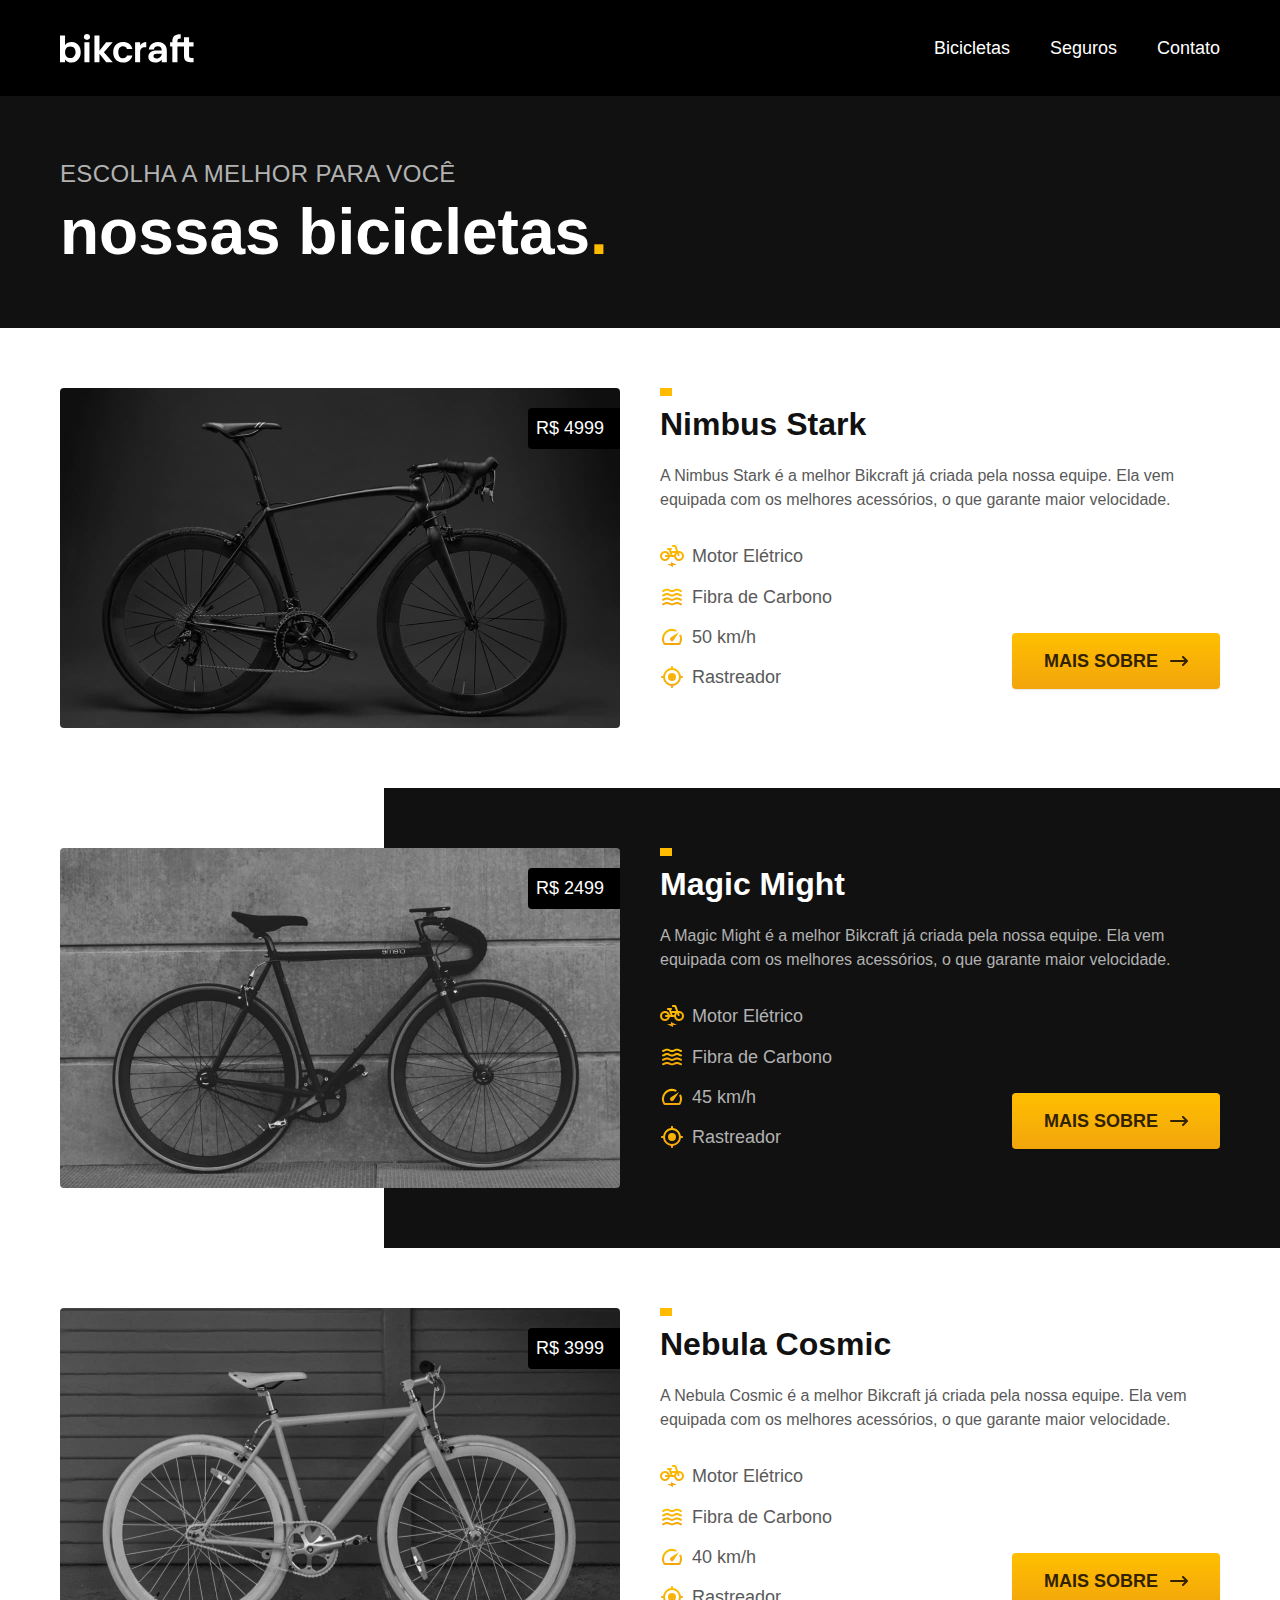
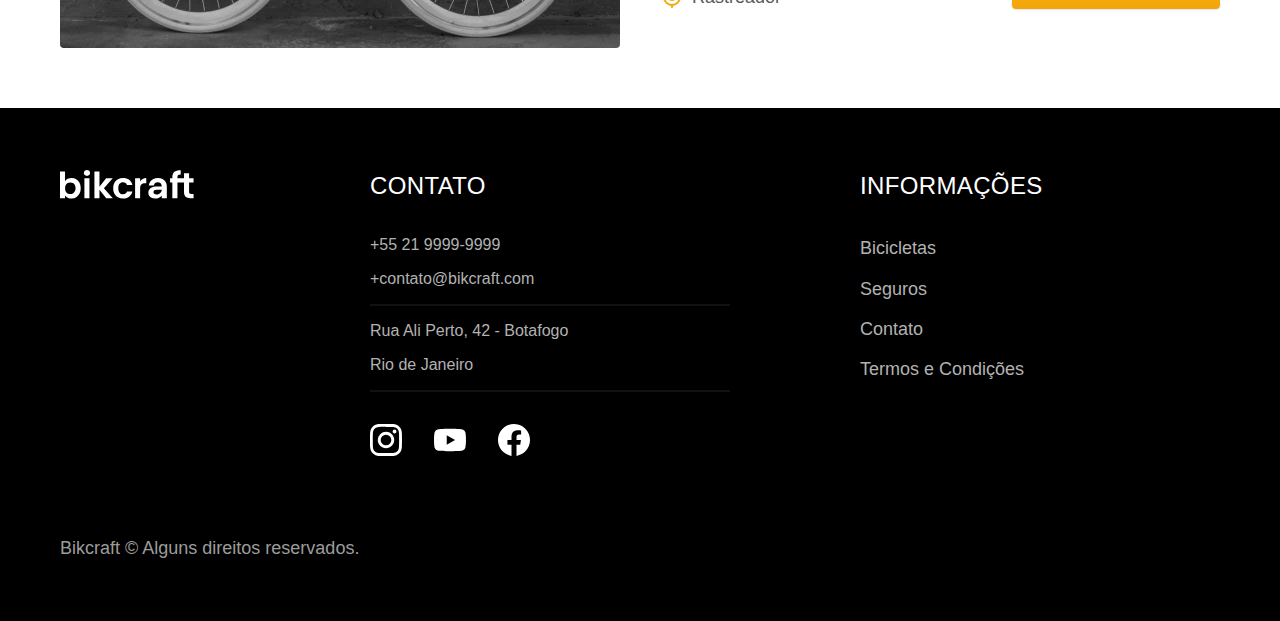
==== bicicletas.html @ 5a307df0 "bicicletas page" ====
<!DOCTYPE html>
<html lang="pt-br">

<head>
    <meta charset="UTF-8">
    <meta http-equiv="X-UA-Compatible" content="IE=edge">
    <meta name="viewport" content="width=device-width, initial-scale=1.0">
    <title>Bicicletas | Bikcraft</title>
    <meta name="description" content="Bicicletas | Bikcraft">

    <link rel="stylesheet" href="./css/style.css">

</head>

<body id="bicicletas">
    <header class="header-bg">
        <div class="header container">
            <a href="./"><img src="./img/bikcraft.svg" alt="Bikcraft"></a>

            <nav aria-label="primaria">
                <ul class="header-menu font-1-m cor-0">
                    <li><a href="./bicicletas.html">Bicicletas</a></li>
                    <li><a href="./seguros.html">Seguros</a></li>
                    <li><a href="./contato.html">Contato</a></li>
                </ul>
            </nav>
        </div>
    </header>

    <main>
        <div class="titulo-bg">
            <div class="titulo container">
                <p class="font-2-l-b cor-5">escolha a melhor para você</p>
                <h1 class="font-1-xxl cor-0">nossas bicicletas<span class="pri-1">.</span></h1>
            </div>
        </div>

            <div class="bicicletas container">
                <div class="bicicletas-imagem">
                    <img src="./img/bicicletas/nimbus.jpg" alt="Bicicleta Preta">
                    <span class="font-2-m cor-0">R$ 4999</span>
                </div>
                <div class="bicicletas-conteudo">
                    <h2 class="font-1-xl">Nimbus Stark</h2>
                    <p class="font-2-s cor-8">A Nimbus Stark é a melhor Bikcraft já criada pela nossa equipe. Ela vem
                        equipada com os melhores acessórios, o que garante maior velocidade.</p>
                    <ul class="font-1-m cor-8">
                        <li><img src="./img/icones/eletrica.svg" alt="">
                            Motor Elétrico</li>
                        <li><img src="./img/icones/carbono.svg" alt="">
                            Fibra de Carbono</li>
                        <li><img src="./img/icones/velocidade.svg" alt="">
                            50 km/h</li>
                        <li><img src="./img/icones/rastreador.svg" alt="">
                            Rastreador</li>
                    </ul>
                    <a class="botao seta" href="./bicicletas/nimbus.html">Mais Sobre</a>
                </div>
            </div>

        <div class="bicicletas-bg">
            <div class="bicicletas container">
                <div class="bicicletas-imagem">
                    <img src="./img/bicicletas/magic.jpg" alt="Bicicleta Preta">
                    <span class="font-2-m cor-0">R$ 2499</span>
                </div>
                <div class="bicicletas-conteudo">
                    <h2 class="font-1-xl cor-0">Magic Might</h2>
                    <p class="font-2-s cor-5">A Magic Might é a melhor Bikcraft já criada pela nossa equipe. Ela vem
                        equipada com os melhores acessórios, o que garante maior velocidade.</p>
                    <ul class="font-1-m cor-5">
                        <li><img src="./img/icones/eletrica.svg" alt="">
                            Motor Elétrico</li>
                        <li><img src="./img/icones/carbono.svg" alt="">
                            Fibra de Carbono</li>
                        <li><img src="./img/icones/velocidade.svg" alt="">
                            45 km/h</li>
                        <li><img src="./img/icones/rastreador.svg" alt="">
                            Rastreador</li>
                    </ul>
                    <a class="botao seta" href="./bicicletas/magic.html">Mais Sobre</a>
                </div>
            </div>
        </div>

            <div class="bicicletas container">
                <div class="bicicletas-imagem">
                    <img src="./img/bicicletas/nebula.jpg" alt="Bicicleta Preta">
                    <span class="font-2-m cor-0">R$ 3999</span>
                </div>
                <div class="bicicletas-conteudo">
                    <h2 class="font-1-xl">Nebula Cosmic</h2>
                    <p class="font-2-s cor-8">A Nebula Cosmic é a melhor Bikcraft já criada pela nossa equipe. Ela vem
                        equipada com os melhores acessórios, o que garante maior velocidade.</p>
                    <ul class="font-1-m cor-8">
                        <li><img src="./img/icones/eletrica.svg" alt="">
                            Motor Elétrico</li>
                        <li><img src="./img/icones/carbono.svg" alt="">
                            Fibra de Carbono</li>
                        <li><img src="./img/icones/velocidade.svg" alt="">
                            40 km/h</li>
                        <li><img src="./img/icones/rastreador.svg" alt="">
                            Rastreador</li>
                    </ul>
                    <a class="botao seta" href="./bicicletas/nebula.html">Mais Sobre</a>
                </div>
            </div>

    </main>


    <footer class="footer-bg">
        <div class="footer container">
            <img src="./img/bikcraft.svg" alt="Bikcraft">
            <div class="footer-contato">
                <h3 class="font-2-l-b cor-0">Contato</h3>
                <ul class="fonte-2-m cor-5">
                    <li><a href="tel:+552199999999">+55 21 9999-9999</a></li>
                    <li><a href="mailto:contato@bikcraft.com">+contato@bikcraft.com</a></li>
                    <li>Rua Ali Perto, 42 - Botafogo</li>
                    <li>Rio de Janeiro</li>
                </ul>
                <div class="footer-redes">
                    <a href="./">
                        <img src="./img/redes/instagram.svg" alt="Instagram">
                    </a>
                    <a href="./">
                        <img src="./img/redes/youtube.svg" alt="Youtube">
                    </a>
                    <a href="./">
                        <img src="./img/redes/facebook.svg" alt="Facebook">
                    </a>
                </div>
            </div>
            <div class="footer-informacoes">
                <h3 class="font-2-l-b cor-0">Informações</h3>
                <nav>
                    <ul class="font-1-m cor-5">
                        <li><a href="./bicicletas.html">Bicicletas</a></li>
                        <li><a href="./seguros.html">Seguros</a></li>
                        <li><a href="./contato.html">Contato</a></li>
                        <li><a href="./termos.html">Termos e Condições</a></li>
                    </ul>
                </nav>
            </div>
            <p class="footer-copy font-2-m cor-6">Bikcraft © Alguns direitos reservados.</p>
        </div>
    </footer>

</body>

</html>
---- css/style.css ----
@import "./global/global.css";
@import "./utilidades/tipografia.css";
@import "./utilidades/cores.css";
@import "./global/header.css";
@import "./global/footer.css";

/* Utilidades */
@import "./utilidades/componentes.css";
/* Home */
@import "./home/introducao.css";
@import "./home/tecnologia.css";
@import "./home/parceiros.css";
@import "./home/depoimento.css";
/* Bicicletas */
@import "./bicicletas/bicicletas-lista.css";
@import "./bicicletas/bicicletas.css";
/* Seguros */
@import "./seguros/seguros.css";

/* Termos */
@import "./termos/termos.css";
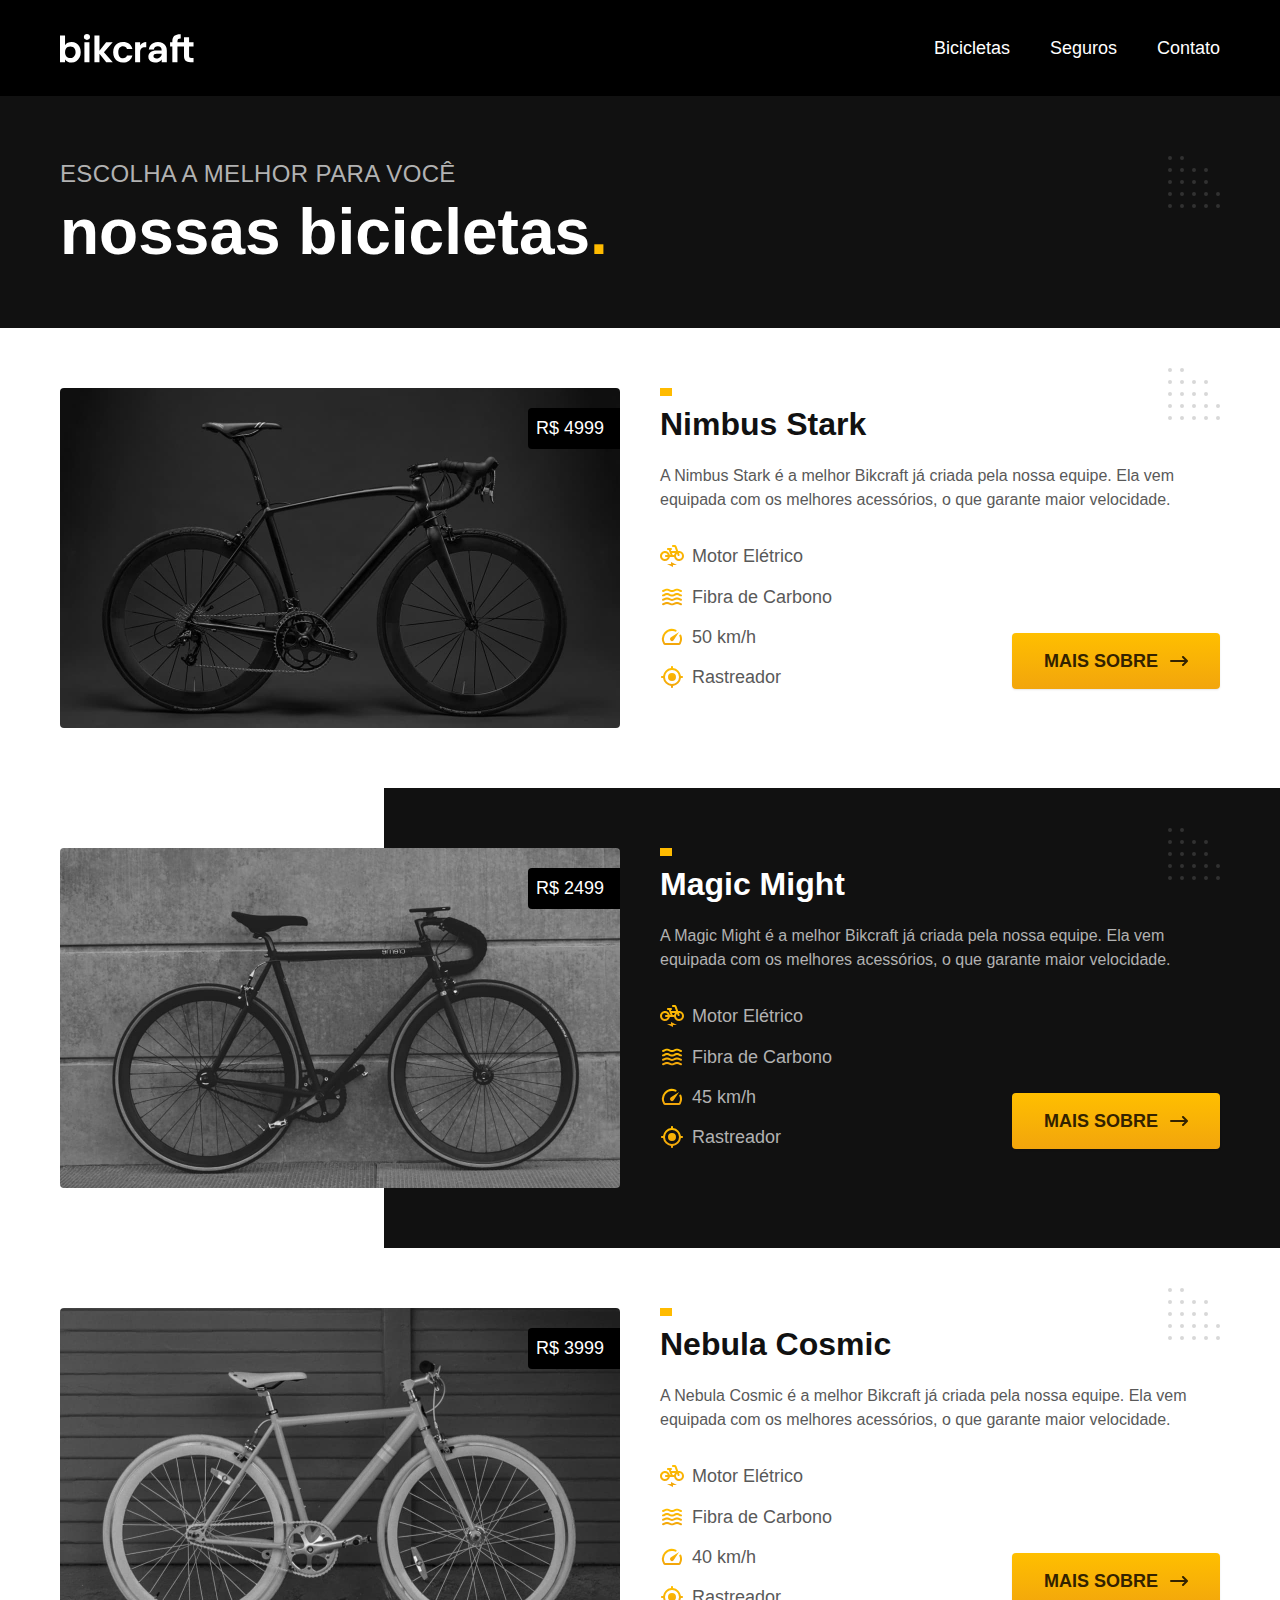
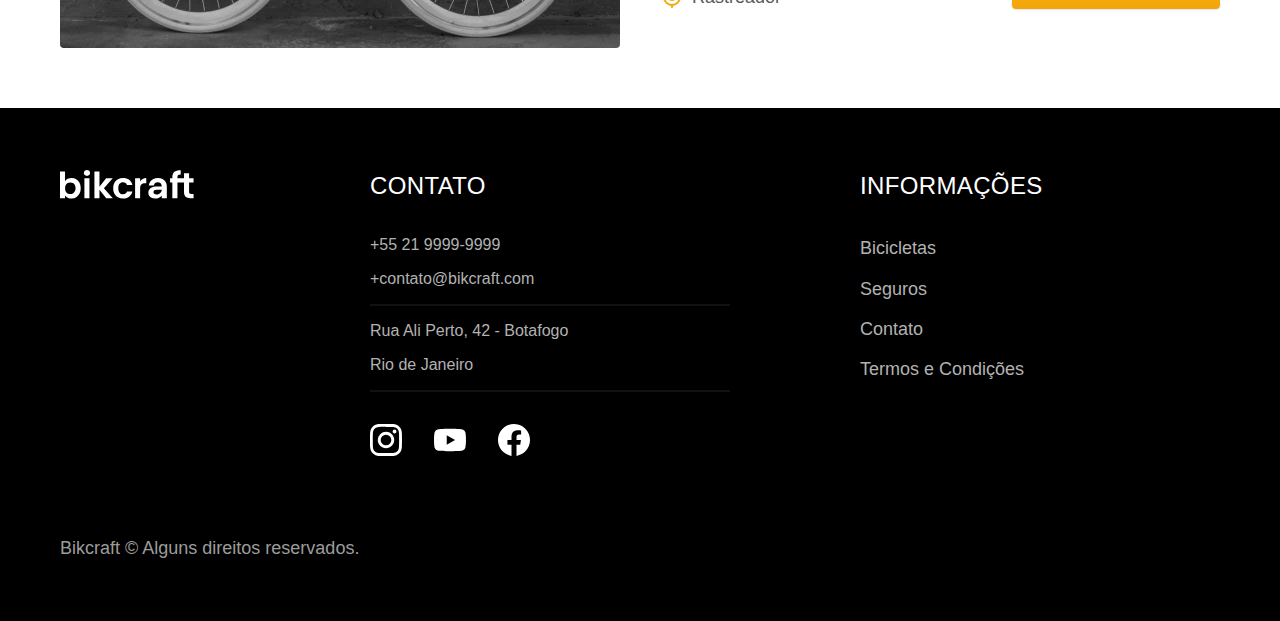
==== commit 40fe752a: "finish html/css" ====
--- a/bicicletas.html
+++ b/bicicletas.html
@@ -8,6 +8,7 @@
     <title>Bicicletas | Bikcraft</title>
     <meta name="description" content="Bicicletas | Bikcraft">
 
+    <link rel="preload" href="./css/style.css" as="style">
     <link rel="stylesheet" href="./css/style.css">
 
 </head>
@@ -15,7 +16,7 @@
 <body id="bicicletas">
     <header class="header-bg">
         <div class="header container">
-            <a href="./"><img src="./img/bikcraft.svg" alt="Bikcraft"></a>
+            <a href="./"><img src="./img/bikcraft.svg" width="136" height="32" alt="Bikcraft"></a>
 
             <nav aria-label="primaria">
                 <ul class="header-menu font-1-m cor-0">
@@ -37,7 +38,7 @@
 
             <div class="bicicletas container">
                 <div class="bicicletas-imagem">
-                    <img src="./img/bicicletas/nimbus.jpg" alt="Bicicleta Preta">
+                    <img src="./img/bicicletas/nimbus.jpg" width="1120" height="680" alt="Bicicleta Preta">
                     <span class="font-2-m cor-0">R$ 4999</span>
                 </div>
                 <div class="bicicletas-conteudo">
@@ -45,13 +46,13 @@
                     <p class="font-2-s cor-8">A Nimbus Stark é a melhor Bikcraft já criada pela nossa equipe. Ela vem
                         equipada com os melhores acessórios, o que garante maior velocidade.</p>
                     <ul class="font-1-m cor-8">
-                        <li><img src="./img/icones/eletrica.svg" alt="">
+                        <li><img src="./img/icones/eletrica.svg" width="32" height="32" alt="">
                             Motor Elétrico</li>
-                        <li><img src="./img/icones/carbono.svg" alt="">
+                        <li><img src="./img/icones/carbono.svg" width="32" height="32" alt="">
                             Fibra de Carbono</li>
-                        <li><img src="./img/icones/velocidade.svg" alt="">
+                        <li><img src="./img/icones/velocidade.svg" width="32" height="32" alt="">
                             50 km/h</li>
-                        <li><img src="./img/icones/rastreador.svg" alt="">
+                        <li><img src="./img/icones/rastreador.svg" width="32" height="32" alt="">
                             Rastreador</li>
                     </ul>
                     <a class="botao seta" href="./bicicletas/nimbus.html">Mais Sobre</a>
@@ -61,7 +62,7 @@
         <div class="bicicletas-bg">
             <div class="bicicletas container">
                 <div class="bicicletas-imagem">
-                    <img src="./img/bicicletas/magic.jpg" alt="Bicicleta Preta">
+                    <img src="./img/bicicletas/magic.jpg" width="1120" height="680" alt="Bicicleta Preta">
                     <span class="font-2-m cor-0">R$ 2499</span>
                 </div>
                 <div class="bicicletas-conteudo">
@@ -69,13 +70,13 @@
                     <p class="font-2-s cor-5">A Magic Might é a melhor Bikcraft já criada pela nossa equipe. Ela vem
                         equipada com os melhores acessórios, o que garante maior velocidade.</p>
                     <ul class="font-1-m cor-5">
-                        <li><img src="./img/icones/eletrica.svg" alt="">
+                        <li><img src="./img/icones/eletrica.svg" width="32" height="32" alt="">
                             Motor Elétrico</li>
-                        <li><img src="./img/icones/carbono.svg" alt="">
+                        <li><img src="./img/icones/carbono.svg" width="32" height="32" alt="">
                             Fibra de Carbono</li>
-                        <li><img src="./img/icones/velocidade.svg" alt="">
+                        <li><img src="./img/icones/velocidade.svg" width="32" height="32" alt="">
                             45 km/h</li>
-                        <li><img src="./img/icones/rastreador.svg" alt="">
+                        <li><img src="./img/icones/rastreador.svg" width="32" height="32" alt="">
                             Rastreador</li>
                     </ul>
                     <a class="botao seta" href="./bicicletas/magic.html">Mais Sobre</a>
@@ -85,7 +86,7 @@
 
             <div class="bicicletas container">
                 <div class="bicicletas-imagem">
-                    <img src="./img/bicicletas/nebula.jpg" alt="Bicicleta Preta">
+                    <img src="./img/bicicletas/nebula.jpg" width="1120" height="680" alt="Bicicleta Preta">
                     <span class="font-2-m cor-0">R$ 3999</span>
                 </div>
                 <div class="bicicletas-conteudo">
@@ -93,13 +94,13 @@
                     <p class="font-2-s cor-8">A Nebula Cosmic é a melhor Bikcraft já criada pela nossa equipe. Ela vem
                         equipada com os melhores acessórios, o que garante maior velocidade.</p>
                     <ul class="font-1-m cor-8">
-                        <li><img src="./img/icones/eletrica.svg" alt="">
+                        <li><img src="./img/icones/eletrica.svg" width="32" height="32" alt="">
                             Motor Elétrico</li>
-                        <li><img src="./img/icones/carbono.svg" alt="">
+                        <li><img src="./img/icones/carbono.svg" width="32" height="32" alt="">
                             Fibra de Carbono</li>
-                        <li><img src="./img/icones/velocidade.svg" alt="">
+                        <li><img src="./img/icones/velocidade.svg" width="32" height="32" alt="">
                             40 km/h</li>
-                        <li><img src="./img/icones/rastreador.svg" alt="">
+                        <li><img src="./img/icones/rastreador.svg" width="32" height="32" alt="">
                             Rastreador</li>
                     </ul>
                     <a class="botao seta" href="./bicicletas/nebula.html">Mais Sobre</a>
@@ -111,7 +112,7 @@
 
     <footer class="footer-bg">
         <div class="footer container">
-            <img src="./img/bikcraft.svg" alt="Bikcraft">
+            <img src="./img/bikcraft.svg" width="136" height="32" alt="Bikcraft">
             <div class="footer-contato">
                 <h3 class="font-2-l-b cor-0">Contato</h3>
                 <ul class="fonte-2-m cor-5">
@@ -122,13 +123,13 @@
                 </ul>
                 <div class="footer-redes">
                     <a href="./">
-                        <img src="./img/redes/instagram.svg" alt="Instagram">
+                        <img src="./img/redes/instagram.svg" width="32" height="32" alt="Instagram">
                     </a>
                     <a href="./">
-                        <img src="./img/redes/youtube.svg" alt="Youtube">
+                        <img src="./img/redes/youtube.svg" width="32" height="32" alt="Youtube">
                     </a>
                     <a href="./">
-                        <img src="./img/redes/facebook.svg" alt="Facebook">
+                        <img src="./img/redes/facebook.svg" width="32" height="32" alt="Facebook">
                     </a>
                 </div>
             </div>
--- a/css/style.css
+++ b/css/style.css
@@ -3,9 +3,9 @@
 @import "./utilidades/cores.css";
 @import "./global/header.css";
 @import "./global/footer.css";
-
 /* Utilidades */
 @import "./utilidades/componentes.css";
+@import "./utilidades/formulario.css";
 /* Home */
 @import "./home/introducao.css";
 @import "./home/tecnologia.css";
@@ -14,9 +14,18 @@
 /* Bicicletas */
 @import "./bicicletas/bicicletas-lista.css";
 @import "./bicicletas/bicicletas.css";
+/* Bicicleta */
+@import "./bicicleta/bicicleta.css";
+@import "./bicicleta/seguro.css";
 /* Seguros */
 @import "./seguros/seguros.css";
-
+@import "./seguros/vantagens.css";
+@import "./seguros/perguntas.css";
+/* Contato */
+@import "./contato/contato.css";
+@import "./contato/lojas.css";
+/* Orcamento */
+@import "./orcamento/orcamento.css";
 /* Termos */
 @import "./termos/termos.css";
 
--- a/css/style.css
+++ b/css/style.css
@@ -3,9 +3,9 @@
 @import "./utilidades/cores.css";
 @import "./global/header.css";
 @import "./global/footer.css";
-
 /* Utilidades */
 @import "./utilidades/componentes.css";
+@import "./utilidades/formulario.css";
 /* Home */
 @import "./home/introducao.css";
 @import "./home/tecnologia.css";
@@ -14,9 +14,18 @@
 /* Bicicletas */
 @import "./bicicletas/bicicletas-lista.css";
 @import "./bicicletas/bicicletas.css";
+/* Bicicleta */
+@import "./bicicleta/bicicleta.css";
+@import "./bicicleta/seguro.css";
 /* Seguros */
 @import "./seguros/seguros.css";
-
+@import "./seguros/vantagens.css";
+@import "./seguros/perguntas.css";
+/* Contato */
+@import "./contato/contato.css";
+@import "./contato/lojas.css";
+/* Orcamento */
+@import "./orcamento/orcamento.css";
 /* Termos */
 @import "./termos/termos.css";
 
